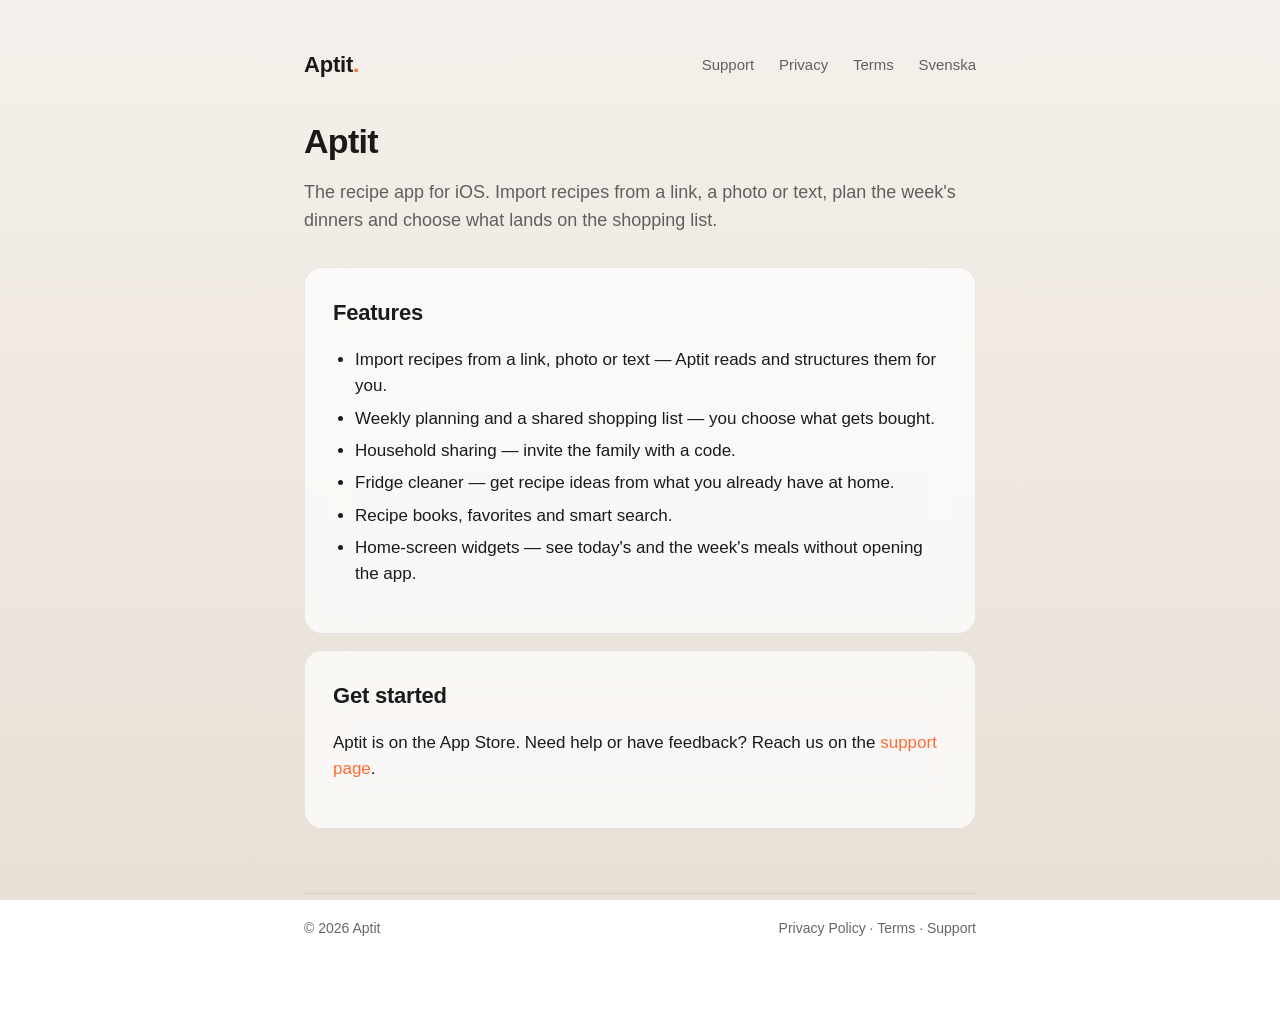
==== en/index.html @ d1a218ab "feat(i18n): engelska /en/-sidor (start, integritet, villkor, support) Speglar de svenska sidorna på " ====
<!DOCTYPE html>
<html lang="en">
  <head>
    <meta charset="UTF-8" />
    <meta name="viewport" content="width=device-width, initial-scale=1.0" />
    <title>Aptit — recipe app for iOS</title>
    <meta
      name="description"
      content="Aptit is a recipe app for iOS with weekly meal planning, a shared shopping list and household sharing."
    />
    <link rel="stylesheet" href="../style.css" />
  </head>
  <body>
    <div class="container">
      <header class="site">
        <a class="brand" href="./">Aptit<span class="dot">.</span></a>
        <nav class="site">
          <a href="support/">Support</a>
          <a href="privacy/">Privacy</a>
          <a href="terms/">Terms</a>
          <a href="../" lang="sv">Svenska</a>
        </nav>
      </header>

      <h1>Aptit</h1>
      <p class="lead">
        The recipe app for iOS. Import recipes from a link, a photo or text,
        plan the week's dinners and choose what lands on the shopping list.
      </p>

      <div class="card">
        <h2>Features</h2>
        <ul>
          <li>Import recipes from a link, photo or text — Aptit reads and structures them for you.</li>
          <li>Weekly planning and a shared shopping list — you choose what gets bought.</li>
          <li>Household sharing — invite the family with a code.</li>
          <li>Fridge cleaner — get recipe ideas from what you already have at home.</li>
          <li>Recipe books, favorites and smart search.</li>
          <li>Home-screen widgets — see today's and the week's meals without opening the app.</li>
        </ul>
      </div>

      <div class="card">
        <h2>Get started</h2>
        <p>
          Aptit is on the App Store. Need help or have feedback? Reach us on
          the <a href="support/">support page</a>.
        </p>
      </div>

      <footer class="site">
        <span>&copy; <span id="year"></span> Aptit</span>
        <span>
          <a href="privacy/">Privacy Policy</a> ·
          <a href="terms/">Terms</a> ·
          <a href="support/">Support</a>
        </span>
      </footer>
    </div>
    <script>
      document.getElementById("year").textContent = new Date().getFullYear();
    </script>
  </body>
</html>
---- style.css ----
:root {
  --bg: #F5F0EB;
  --bg-end: #E8E0D6;
  --text: #1A1A1A;
  --muted: rgba(0, 0, 0, 0.6);
  --primary: #FF6B35;
  --card: rgba(255, 255, 255, 0.72);
  --border: rgba(0, 0, 0, 0.08);
  --max: 720px;
}

* {
  box-sizing: border-box;
}

html,
body {
  margin: 0;
  padding: 0;
}

body {
  font-family: -apple-system, BlinkMacSystemFont, "SF Pro Text", "Segoe UI",
    Roboto, Helvetica, Arial, sans-serif;
  font-size: 17px;
  line-height: 1.55;
  color: var(--text);
  background: linear-gradient(180deg, var(--bg) 0%, var(--bg-end) 100%);
  background-attachment: fixed;
  min-height: 100vh;
  -webkit-font-smoothing: antialiased;
  -moz-osx-font-smoothing: grayscale;
}

.container {
  max-width: var(--max);
  margin: 0 auto;
  padding: 48px 24px 96px;
}

header.site {
  display: flex;
  align-items: center;
  justify-content: space-between;
  margin-bottom: 40px;
}

.brand {
  font-size: 22px;
  font-weight: 700;
  letter-spacing: -0.01em;
  color: var(--text);
  text-decoration: none;
}

.brand .dot {
  color: var(--primary);
}

nav.site a {
  color: var(--muted);
  text-decoration: none;
  margin-left: 20px;
  font-size: 15px;
  font-weight: 500;
}

nav.site a:hover {
  color: var(--text);
}

h1 {
  font-size: 34px;
  line-height: 1.15;
  letter-spacing: -0.02em;
  margin: 0 0 8px;
  font-weight: 700;
}

h2 {
  font-size: 22px;
  letter-spacing: -0.01em;
  margin: 32px 0 12px;
  font-weight: 600;
}

h3 {
  font-size: 18px;
  margin: 20px 0 6px;
  font-weight: 600;
}

p,
li {
  color: var(--text);
}

.lead {
  color: var(--muted);
  font-size: 18px;
  margin-bottom: 32px;
}

.updated {
  color: var(--muted);
  font-size: 14px;
  margin-top: 0;
  margin-bottom: 24px;
}

a {
  color: var(--primary);
  text-decoration: none;
}

a:hover {
  text-decoration: underline;
}

.card {
  background: var(--card);
  backdrop-filter: blur(20px);
  -webkit-backdrop-filter: blur(20px);
  border: 1px solid var(--border);
  border-radius: 18px;
  padding: 28px 28px;
  margin-top: 16px;
}

.card h2:first-child {
  margin-top: 0;
}

ul {
  padding-left: 22px;
}

li {
  margin-bottom: 6px;
}

footer.site {
  margin-top: 64px;
  padding-top: 24px;
  border-top: 1px solid var(--border);
  color: var(--muted);
  font-size: 14px;
  display: flex;
  justify-content: space-between;
  flex-wrap: wrap;
  gap: 12px;
}

footer.site a {
  color: var(--muted);
}

@media (max-width: 520px) {
  .container {
    padding: 32px 20px 64px;
  }
  h1 {
    font-size: 28px;
  }
  h2 {
    font-size: 20px;
  }
  nav.site a {
    margin-left: 14px;
    font-size: 14px;
  }
}
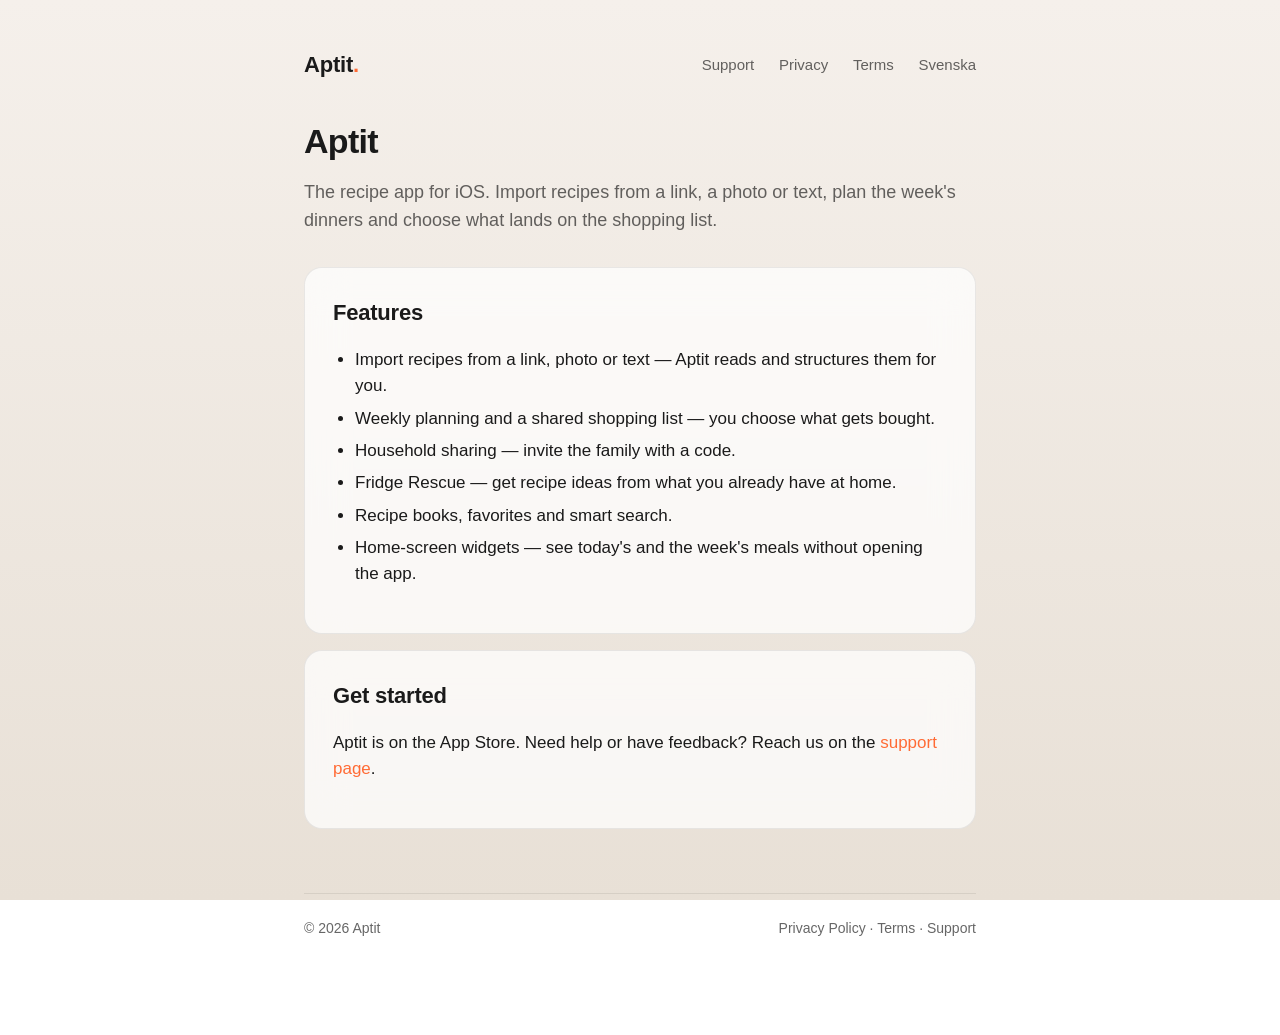
==== commit 4ba8ec18: "fix: Pro och kylskåpsrensaren på supportsidan, Fridge Rescue på engelska Co-Authored-By: Claude Opus" ====
--- a/en/index.html
+++ b/en/index.html
@@ -34,7 +34,7 @@
           <li>Import recipes from a link, photo or text — Aptit reads and structures them for you.</li>
           <li>Weekly planning and a shared shopping list — you choose what gets bought.</li>
           <li>Household sharing — invite the family with a code.</li>
-          <li>Fridge cleaner — get recipe ideas from what you already have at home.</li>
+          <li>Fridge Rescue — get recipe ideas from what you already have at home.</li>
           <li>Recipe books, favorites and smart search.</li>
           <li>Home-screen widgets — see today's and the week's meals without opening the app.</li>
         </ul>
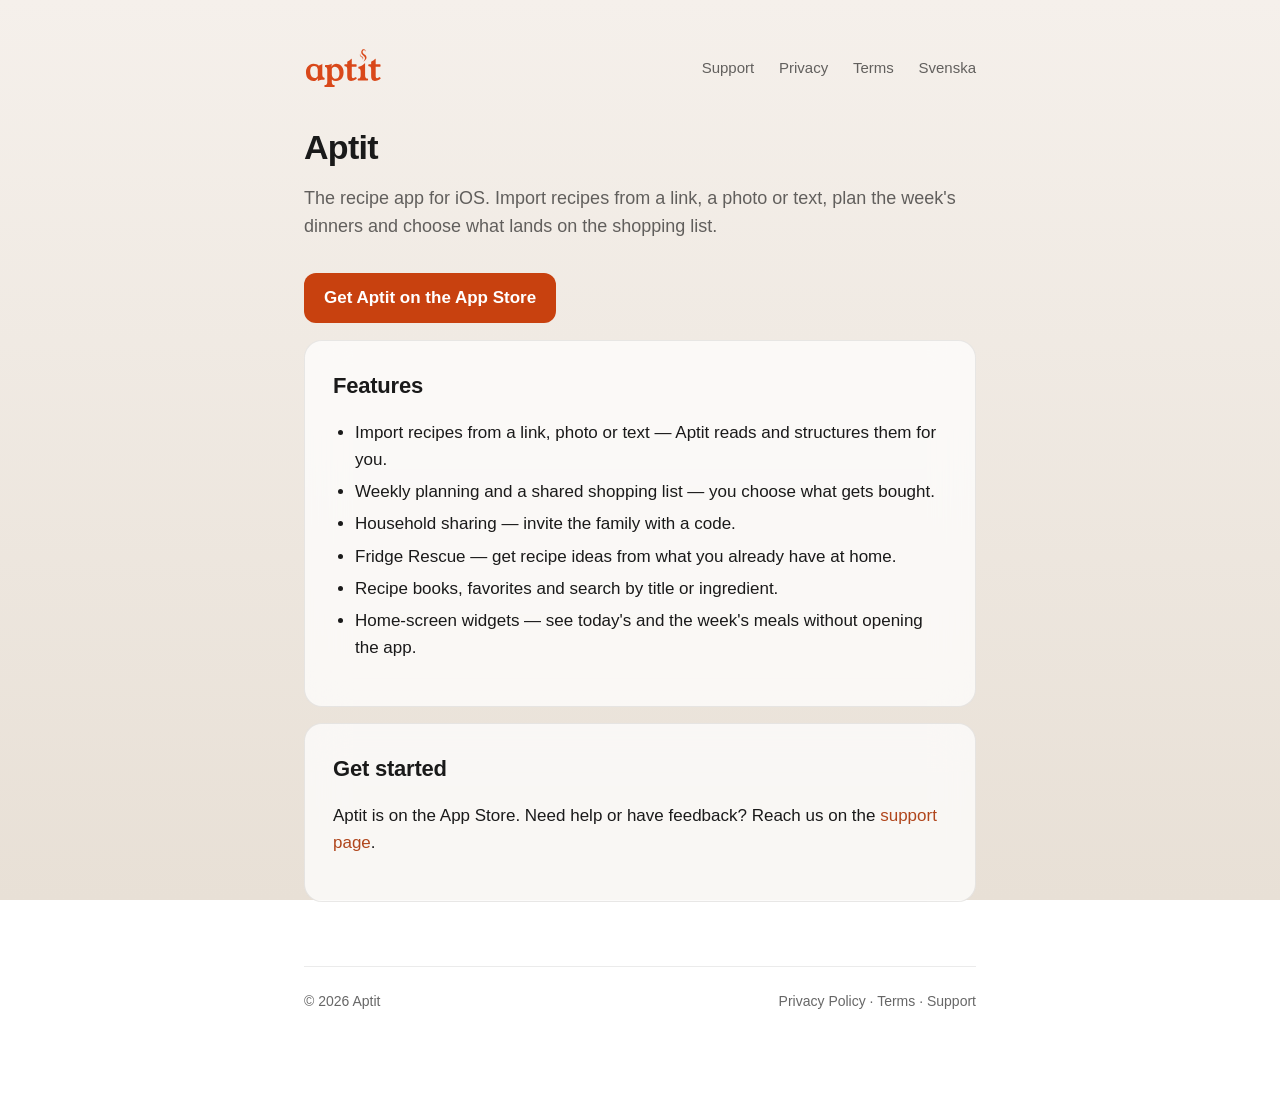
==== commit 23559a9c: "feat(web): logga, favicon, delningsbild och App Store-länk V9 och D9 från Cowork, godkänt av Olle 20" ====
--- a/en/index.html
+++ b/en/index.html
@@ -9,11 +9,23 @@
       content="Aptit is a recipe app for iOS with weekly meal planning, a shared shopping list and household sharing."
     />
     <link rel="stylesheet" href="../style.css" />
+    <link rel="icon" href="../favicon.svg" type="image/svg+xml" />
+    <link rel="icon" href="../favicon-32.png" sizes="32x32" type="image/png" />
+    <link rel="apple-touch-icon" href="../apple-touch-icon.png" />
+    <meta name="apple-itunes-app" content="app-id=6762020705" />
+    <meta property="og:site_name" content="Aptit" />
+    <meta property="og:image" content="https://olleakerman.github.io/aptit-web/og.png" />
+    <meta property="og:url" content="https://olleakerman.github.io/aptit-web/en/" />
+    <meta name="twitter:card" content="summary_large_image" />
+    <meta property="og:type" content="website" />
+    <meta property="og:title" content="Aptit — recipe app for iOS" />
+    <meta property="og:description" content="Save recipes, plan the week and shop together with your household." />
+    <meta property="og:locale" content="en_US" />
   </head>
   <body>
     <div class="container">
       <header class="site">
-        <a class="brand" href="./">Aptit<span class="dot">.</span></a>
+        <a class="brand" href="./"><img class="logo" src="../logo.svg" alt="Aptit" width="78" height="40" /></a>
         <nav class="site">
           <a href="support/">Support</a>
           <a href="privacy/">Privacy</a>
@@ -27,6 +39,7 @@
         The recipe app for iOS. Import recipes from a link, a photo or text,
         plan the week's dinners and choose what lands on the shopping list.
       </p>
+      <p><a class="store" href="https://apps.apple.com/us/app/id6762020705">Get Aptit on the App Store</a></p>
 
       <div class="card">
         <h2>Features</h2>
@@ -35,7 +48,7 @@
           <li>Weekly planning and a shared shopping list — you choose what gets bought.</li>
           <li>Household sharing — invite the family with a code.</li>
           <li>Fridge Rescue — get recipe ideas from what you already have at home.</li>
-          <li>Recipe books, favorites and smart search.</li>
+          <li>Recipe books, favorites and search by title or ingredient.</li>
           <li>Home-screen widgets — see today's and the week's meals without opening the app.</li>
         </ul>
       </div>
--- a/style.css
+++ b/style.css
@@ -3,7 +3,7 @@
   --bg-end: #E8E0D6;
   --text: #1A1A1A;
   --muted: rgba(0, 0, 0, 0.6);
-  --primary: #FF6B35;
+  --primary: #B0461C; /* paprika för text, klarar 4,5:1 (JURIDIK-SAKERHET A1) */
   --card: rgba(255, 255, 255, 0.72);
   --border: rgba(0, 0, 0, 0.08);
   --max: 720px;
@@ -53,8 +53,20 @@
   text-decoration: none;
 }
 
-.brand .dot {
-  color: var(--primary);
+.brand .logo {
+  display: block;
+  height: 40px;
+  width: auto;
+}
+
+a.store {
+  display: inline-block;
+  padding: 12px 20px;
+  border-radius: 12px;
+  background: #C8410F; /* paprika för ytor med vit text, 4,98:1 */
+  color: #FFFFFF;
+  font-weight: 600;
+  text-decoration: none;
 }
 
 nav.site a {
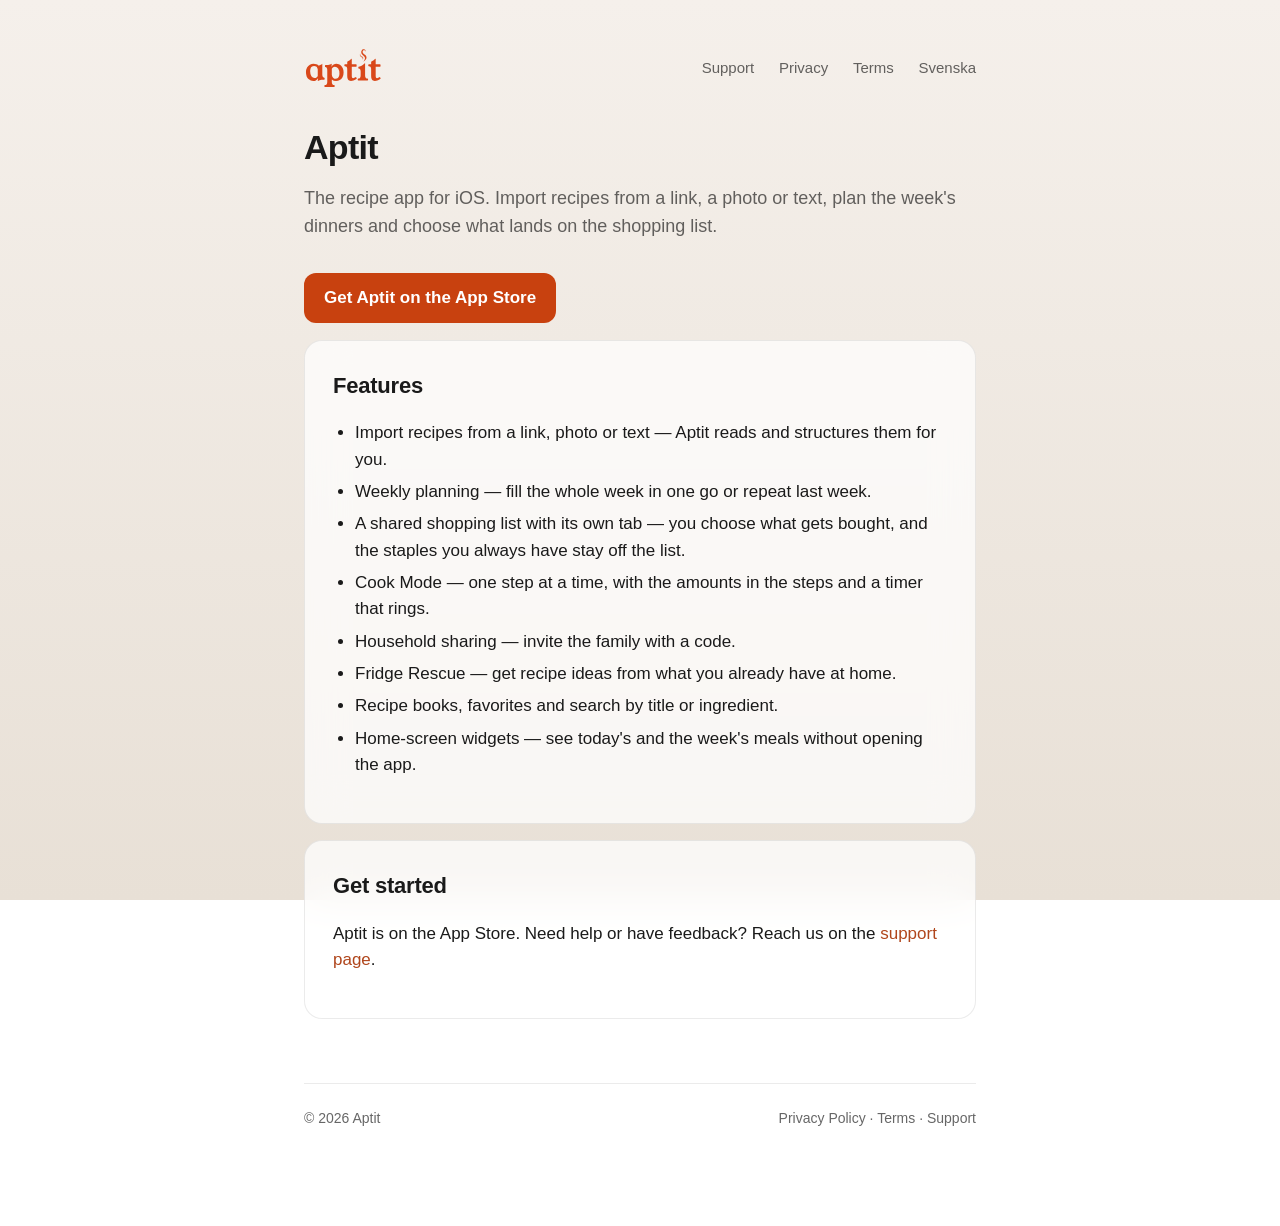
==== commit 7b8a00f4: "docs(privacy): 1.4.0 — basvaror, dolda recept, lokal kopia av listan, Laga-läget på låsskärmen Co-Au" ====
--- a/en/index.html
+++ b/en/index.html
@@ -45,7 +45,9 @@
         <h2>Features</h2>
         <ul>
           <li>Import recipes from a link, photo or text — Aptit reads and structures them for you.</li>
-          <li>Weekly planning and a shared shopping list — you choose what gets bought.</li>
+          <li>Weekly planning — fill the whole week in one go or repeat last week.</li>
+          <li>A shared shopping list with its own tab — you choose what gets bought, and the staples you always have stay off the list.</li>
+          <li>Cook Mode — one step at a time, with the amounts in the steps and a timer that rings.</li>
           <li>Household sharing — invite the family with a code.</li>
           <li>Fridge Rescue — get recipe ideas from what you already have at home.</li>
           <li>Recipe books, favorites and search by title or ingredient.</li>
